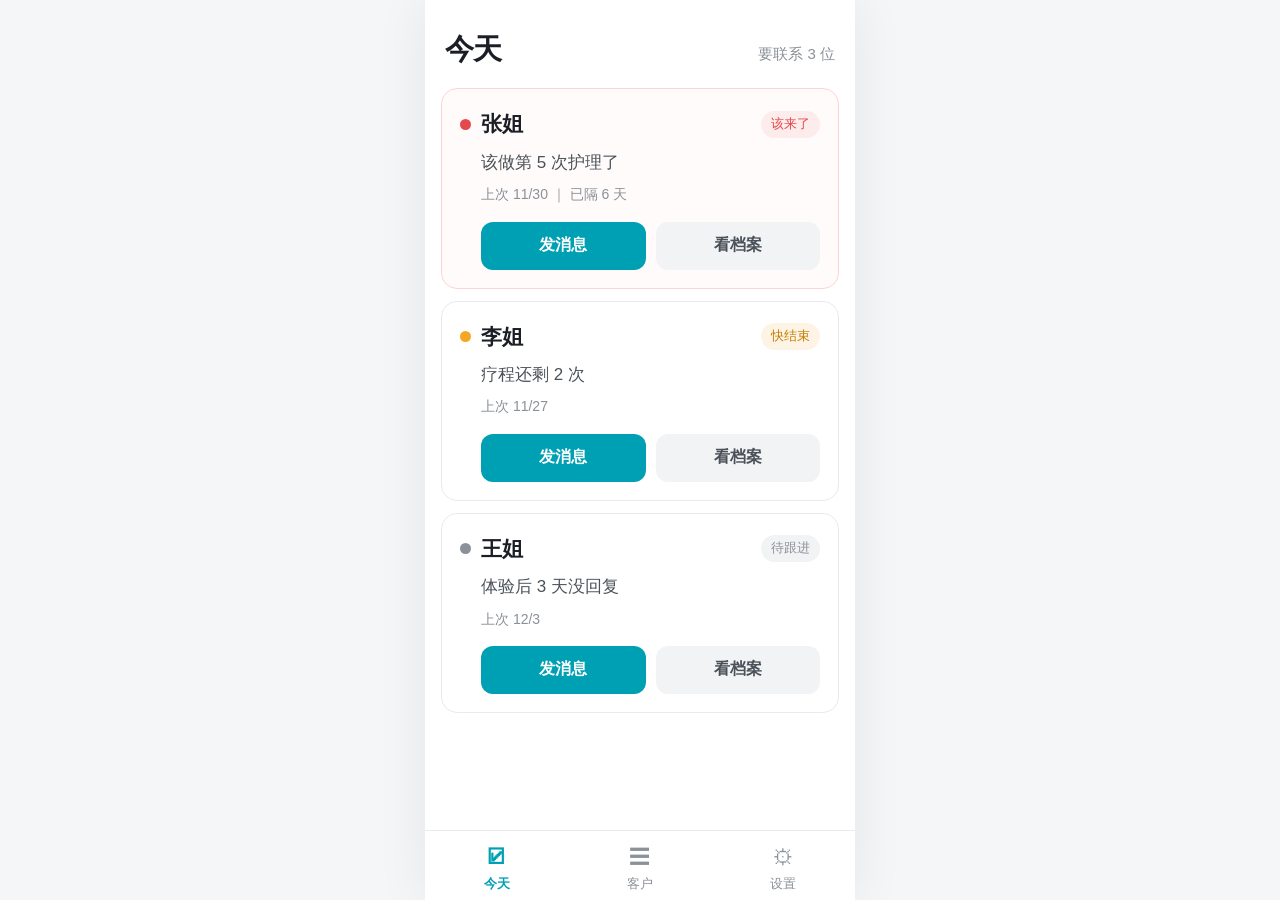
==== app/index.html @ 9964b179 "发丝管家 v2：真拍照上传 + 本地存储 + 带水印效果对比图分享 - 拍照：调手机相机，自动压缩到 1400px - 存储：IndexedDB 存客户档案 + 照片 Blob，关页面不丢 - 分享：" ====
<!DOCTYPE html>
<html lang="zh-CN">
<head>
<meta charset="UTF-8">
<meta name="viewport" content="width=device-width,initial-scale=1,maximum-scale=1,user-scalable=no,viewport-fit=cover">
<meta name="apple-mobile-web-app-capable" content="yes">
<meta name="theme-color" content="#FFFFFF">
<title>发丝管家</title>
<link rel="stylesheet" href="app.css">
</head>
<body>

<div class="phone">

  <!-- ============ 首页：今日待办 ============ -->
  <section class="page active" id="pg-home">
    <div class="head">
      <h1>今天</h1>
      <span class="sub" id="todoCount">…</span>
    </div>
    <div class="list" id="todoList"></div>
  </section>

  <!-- ============ 客户列表 ============ -->
  <section class="page" id="pg-customers">
    <div class="head">
      <h1>客户</h1>
      <button class="head-add" onclick="newCustomer()">＋ 加客户</button>
    </div>
    <div class="list" id="custList"></div>
  </section>

  <!-- ============ 客户详情 ============ -->
  <section class="page" id="pg-detail">
    <div class="detail-head">
      <button class="back" onclick="back()">←</button>
      <div class="dh-txt">
        <div class="dname" id="dName">—</div>
        <div class="dsub" id="dSub">—</div>
      </div>
      <button class="back" style="margin-left:auto" onclick="editCustomer()">✎</button>
    </div>
    <div class="body" id="dBody"></div>
  </section>

  <!-- ============ 设置 ============ -->
  <section class="page" id="pg-settings">
    <div class="head"><h1>设置</h1></div>
    <div class="body">
      <div class="sec-title">店铺信息</div>
      <label class="field">
        <span>店名（会印在分享图上）</span>
        <input id="setShop" placeholder="例如：张姐养发馆" oninput="saveShop(this.value)">
      </label>
      <label class="field">
        <span>电话</span>
        <input id="setPhone" type="tel" placeholder="选填" oninput="savePhone(this.value)">
      </label>

      <div class="sec-title">数据</div>
      <div class="stat-box" id="statBox">…</div>
      <button class="btn btn-ghost w100" style="margin-top:12px" onclick="exportData()">⬇ 导出备份（换手机用）</button>
      <button class="btn btn-ghost w100" style="margin-top:10px" onclick="document.getElementById('impFile').click()">⬆ 导入备份</button>
      <input type="file" id="impFile" accept=".json" style="display:none" onchange="importData(this)">

      <div class="warn-box" style="margin-top:22px">
        <b>数据存在这台手机上</b><br>
        换手机或清理浏览器数据会丢失。重要数据请定期导出备份。
      </div>

      <button class="btn btn-danger w100" style="margin-top:26px" onclick="clearAll()">清空全部数据</button>
    </div>
  </section>

  <!-- 底部 tab -->
  <nav class="tabbar" id="tabbar">
    <div class="tab on" data-pg="pg-home" onclick="go('pg-home')"><span class="ic">☑</span>今天</div>
    <div class="tab" data-pg="pg-customers" onclick="go('pg-customers')"><span class="ic">☰</span>客户</div>
    <div class="tab" data-pg="pg-settings" onclick="go('pg-settings')"><span class="ic">⚙</span>设置</div>
  </nav>
</div>

<!-- ============ 弹层：发消息 ============ -->
<div class="sheet-mask" id="msgMask" onclick="if(event.target===this)closeMsg()">
  <div class="sheet">
    <h3 id="msgTitle">发消息</h3>
    <div class="hint">内容可以改，也可以直接发</div>
    <textarea class="msgbox" id="msgBox" rows="5"></textarea>
    <div class="sheet-btns">
      <button class="btn btn-ghost" onclick="closeMsg()">取消</button>
      <button class="btn btn-primary" onclick="copyMsg()">复制文案</button>
    </div>
    <button class="btn btn-primary w100" style="margin-top:10px;height:52px" onclick="sendMsg()">我已发出，标记已联系</button>
  </div>
</div>

<!-- ============ 弹层：对比图 ============ -->
<div class="sheet-mask" id="cmpMask" onclick="if(event.target===this)closeCmp()">
  <div class="sheet">
    <h3 id="cmpTitle">效果对比</h3>
    <div class="hint" id="cmpHint"></div>
    <div class="cmp-preview" id="cmpPreview">
      <div class="cmp-loading">正在生成对比图…</div>
    </div>
    <div class="sheet-btns" style="margin-top:16px">
      <button class="btn btn-ghost" onclick="closeCmp()">关闭</button>
      <button class="btn btn-primary" id="cmpShareBtn" onclick="doShareCmp()">发给客户</button>
    </div>
    <button class="btn btn-ghost w100" style="margin-top:10px" onclick="doSaveCmp()">存到相册</button>
  </div>
</div>

<!-- ============ 弹层：编辑客户 ============ -->
<div class="sheet-mask" id="editMask" onclick="if(event.target===this)closeEdit()">
  <div class="sheet">
    <h3 id="editTitle">加客户</h3>
    <label class="field"><span>姓名</span><input id="fName" placeholder="如：张姐"></label>
    <label class="field"><span>项目</span><input id="fProj" placeholder="如：白发转黑 · 疗程A"></label>
    <div class="row2">
      <label class="field"><span>总次数</span><input id="fTotal" type="number" min="1" value="12"></label>
      <label class="field"><span>已完成</span><input id="fDone" type="number" min="0" value="0"></label>
    </div>
    <label class="field"><span>间隔天数</span><input id="fGap" type="number" min="1" value="6"></label>
    <label class="field"><span>上次到店</span><input id="fLast" type="date"></label>
    <label class="field"><span>备注</span><input id="fNote" placeholder="如：女儿下月结婚"></label>
    <div class="sheet-btns" style="margin-top:6px">
      <button class="btn btn-ghost" onclick="closeEdit()">取消</button>
      <button class="btn btn-primary" onclick="saveEdit()">保存</button>
    </div>
  </div>
</div>

<!-- ============ 弹层：看大图 ============ -->
<div class="viewer" id="viewer" onclick="closeViewer()">
  <img id="viewerImg" alt="">
  <div class="viewer-btns" onclick="event.stopPropagation()">
    <button class="btn btn-primary" id="viewerShare">分享这张</button>
    <button class="btn btn-ghost" onclick="closeViewer()">关闭</button>
  </div>
</div>

<div class="toast" id="toast"></div>

<script src="db.js"></script>
<script src="capture.js"></script>
<script src="app.js"></script>
</body>
</html>
---- app/app.css ----
/* ==========================================================================
   发丝管家 · 样式
   硬约束：字号≥16px / 按钮≥48px / 一屏一件事 / 颜色≤3种(红黄灰)+品牌青
   ========================================================================== */
*{margin:0;padding:0;box-sizing:border-box;-webkit-tap-highlight-color:transparent}
:root{
  --red:#E5484D;        /* 紧急 */
  --amber:#F5A623;      /* 注意 */
  --ink:#1C1E26;        /* 文字 */
  --gray:#8B9198;       /* 次要 */
  --line:#E8EBED;
  --bg:#F4F6F7;
  --brand:#00A0B4;      /* 品牌青 */
  --brand-l:#E6F7F9;
}
html,body{height:100%}
body{
  font-family:-apple-system,BlinkMacSystemFont,"PingFang SC","Hiragino Sans GB","Microsoft YaHei",sans-serif;
  background:var(--bg);color:var(--ink);
  font-size:17px;line-height:1.6;
  display:flex;justify-content:center;
  -webkit-font-smoothing:antialiased;
  overscroll-behavior-y:none;
}
.phone{
  width:100%;max-width:430px;background:#fff;height:100vh;height:100dvh;
  position:relative;display:flex;flex-direction:column;overflow:hidden;
  box-shadow:0 0 50px rgba(0,0,0,.07);
}

/* ---------- 页面 ---------- */
.page{display:none;flex:1;flex-direction:column;overflow:hidden;padding-top:env(safe-area-inset-top)}
.page.active{display:flex}

.head{
  padding:26px 20px 16px;display:flex;align-items:baseline;
  justify-content:space-between;flex-shrink:0;gap:12px;
}
.head h1{font-size:29px;font-weight:700;letter-spacing:-.6px}
.head .sub{font-size:15px;color:var(--gray)}
.head-add{
  height:48px;padding:0 18px;border-radius:24px;border:none;
  background:var(--brand-l);color:var(--brand);font-weight:600;font-size:16px;
  font-family:inherit;cursor:pointer;flex-shrink:0;
}
.head-add:active{opacity:.7}

.list{flex:1;overflow-y:auto;padding:0 16px 110px;-webkit-overflow-scrolling:touch}

/* ---------- 待办卡片 ---------- */
.card{
  background:#fff;border:1.5px solid var(--line);border-radius:16px;
  padding:18px;margin-bottom:12px;transition:transform .12s;
}
.card:active{transform:scale(.985)}
.card.urgent{border-color:#FBD5D6;background:#FFFBFB}
.card.done{opacity:.42}
.card.done .btn{pointer-events:none}
.card.done .btn-primary{background:#C9CDD1!important}

.card-top{display:flex;align-items:center;gap:10px;margin-bottom:8px}
.dot{width:11px;height:11px;border-radius:50%;flex-shrink:0}
.dot.r{background:var(--red)}.dot.a{background:var(--amber)}.dot.b{background:var(--gray)}
.cname{font-size:21px;font-weight:700}
.ctag{
  font-size:13px;padding:3px 10px;border-radius:20px;background:#F1F3F5;
  color:var(--gray);margin-left:auto;font-weight:500;white-space:nowrap;
}
.ctag.r{background:#FDECEC;color:var(--red)}
.ctag.a{background:#FEF4E6;color:#C77E00}
.card-line{font-size:17px;color:#4A5158;margin:2px 0 0 21px}
.card-meta{font-size:14px;color:var(--gray);margin:7px 0 0 21px}

/* ---------- 按钮 ---------- */
.btns{display:flex;gap:10px;margin:16px 0 0 21px}
.btn{
  height:48px;border-radius:12px;border:none;font-size:16px;font-weight:600;
  cursor:pointer;display:flex;align-items:center;justify-content:center;
  font-family:inherit;transition:opacity .12s;padding:0 16px;flex:1;
}
.btn:active{opacity:.68}
.btn-primary{background:var(--brand);color:#fff}
.btn-ghost{background:#F1F3F5;color:#4A5158}
.btn-danger{background:#FDECEC;color:var(--red)}
.w100{width:100%;flex:none}
.btn-big{height:54px;font-size:17px}

/* ---------- 底部 tab ---------- */
.tabbar{
  position:absolute;bottom:0;left:0;right:0;
  background:rgba(255,255,255,.97);backdrop-filter:blur(12px);
  border-top:1px solid var(--line);
  display:flex;align-items:center;
  padding-bottom:env(safe-area-inset-bottom);height:calc(70px + env(safe-area-inset-bottom));
}
.tab{
  flex:1;text-align:center;font-size:13px;color:var(--gray);
  cursor:pointer;padding-top:4px;user-select:none;
}
.tab.on{color:var(--brand);font-weight:600}
.tab .ic{font-size:21px;display:block;margin-bottom:1px}

/* ---------- 详情页 ---------- */
.detail-head{
  padding:16px 16px 16px;border-bottom:1px solid var(--line);
  flex-shrink:0;display:flex;align-items:center;gap:12px;
}
.back{
  width:44px;height:44px;border-radius:50%;background:#F1F3F5;
  display:flex;align-items:center;justify-content:center;
  font-size:19px;cursor:pointer;flex-shrink:0;border:none;font-family:inherit;
  color:var(--ink);
}
.back:active{opacity:.7}
.dh-txt{flex:1;min-width:0}
.dname{font-size:22px;font-weight:700;white-space:nowrap;overflow:hidden;text-overflow:ellipsis}
.dsub{font-size:14px;color:var(--gray)}

.body{flex:1;overflow-y:auto;padding:20px 20px 110px;-webkit-overflow-scrolling:touch}

/* 进度条 */
.prog-wrap{margin-bottom:26px}
.prog-label{display:flex;justify-content:space-between;font-size:16px;margin-bottom:9px}
.prog-label b{color:var(--brand);font-size:18px}
.prog-bar{height:13px;background:#EEF1F3;border-radius:8px;overflow:hidden}
.prog-fill{height:100%;background:var(--brand);border-radius:8px;transition:width .4s}

.info-row{
  display:flex;justify-content:space-between;padding:15px 0;
  border-bottom:1px solid var(--line);font-size:17px;
}
.info-row .k{color:var(--gray)}
.info-row .v{font-weight:600}
.info-row .v.hot{color:var(--red)}

.sec-title{
  font-size:15px;font-weight:700;color:var(--gray);
  margin:28px 0 13px;letter-spacing:.4px;display:flex;align-items:center;
}
.sec-title .tip{font-weight:400;color:#B0B6BC;font-size:13px;margin-left:8px}

/* 照片 */
.photos{display:flex;gap:11px;overflow-x:auto;padding:2px 2px 10px;-webkit-overflow-scrolling:touch}
.ph{
  width:104px;height:132px;border-radius:12px;flex-shrink:0;
  background:#F4F6F7;border:1.5px dashed #D8DDE1;
  display:flex;flex-direction:column;align-items:center;justify-content:center;
  font-size:13px;color:var(--gray);position:relative;overflow:hidden;cursor:pointer;
}
.ph.has{border:none;border:2px solid var(--line)}
.ph img{width:100%;height:100%;object-fit:cover}
.ph .d{
  position:absolute;bottom:0;left:0;right:0;
  background:linear-gradient(transparent,rgba(0,0,0,.66));
  color:#fff;font-size:12px;padding:12px 5px 4px;text-align:center;font-weight:500;
}
.ph .em{font-size:28px}
.ph.add .em{color:var(--brand)}

.note{
  background:#F7FAFB;border-left:3px solid var(--brand);
  padding:15px 16px;border-radius:0 10px 10px 0;font-size:17px;color:#3A4249;
}
.empty-tip{color:var(--gray);font-size:15px;padding:8px 2px}

/* ---------- 弹层 ---------- */
.sheet-mask{
  position:fixed;inset:0;background:rgba(20,24,28,.47);
  display:none;align-items:flex-end;justify-content:center;z-index:100;
}
.sheet-mask.on{display:flex}
.sheet{
  width:100%;max-width:430px;background:#fff;
  border-radius:24px 24px 0 0;padding:24px 20px calc(28px + env(safe-area-inset-bottom));
  max-height:92vh;overflow-y:auto;
  animation:up .26s cubic-bezier(.2,.9,.3,1);
}
@keyframes up{from{transform:translateY(100%)}to{transform:translateY(0)}}
.sheet h3{font-size:20px;margin-bottom:5px}
.sheet .hint{font-size:14px;color:var(--gray);margin-bottom:16px}

.msgbox{
  width:100%;background:#F7FAFB;border:1.5px solid #DDEEF1;border-radius:12px;
  padding:16px;font-size:17px;line-height:1.75;color:var(--ink);
  font-family:inherit;resize:none;margin-bottom:16px;
}
.sheet-btns{display:flex;gap:10px}
.sheet-btns .btn{height:52px;font-size:17px}

/* 表单 */
.field{display:block;margin-bottom:16px}
.field span{display:block;font-size:15px;color:var(--gray);margin-bottom:7px}
.field input{
  width:100%;height:50px;border:1.5px solid var(--line);border-radius:12px;
  padding:0 15px;font-size:17px;font-family:inherit;color:var(--ink);
  background:#fff;
}
.field input:focus{outline:none;border-color:var(--brand);background:#FCFEFF}
.row2{display:flex;gap:12px}
.row2 .field{flex:1}

/* 对比图预览 */
.cmp-preview{
  background:#F4F6F7;border-radius:14px;padding:12px;
  display:flex;align-items:center;justify-content:center;min-height:180px;
}
.cmp-preview img{width:100%;border-radius:10px;display:block}
.cmp-loading{color:var(--gray);font-size:15px;padding:50px 0}

/* 大图查看 */
.viewer{
  position:fixed;inset:0;background:rgba(10,12,15,.95);z-index:300;
  display:none;flex-direction:column;align-items:center;justify-content:center;
  padding:20px;gap:20px;
}
.viewer.on{display:flex}
.viewer img{max-width:100%;max-height:72vh;border-radius:14px}
.viewer-btns{display:flex;gap:12px;width:100%;max-width:400px}
.viewer-btns .btn{height:52px}

/* 提示 */
.toast{
  position:fixed;left:50%;top:50%;transform:translate(-50%,-50%) scale(.9);
  background:rgba(26,29,33,.93);color:#fff;padding:17px 28px;
  border-radius:14px;font-size:17px;font-weight:600;
  opacity:0;pointer-events:none;transition:all .2s;z-index:400;
  max-width:80vw;text-align:center;
}
.toast.on{opacity:1;transform:translate(-50%,-50%) scale(1)}

/* 完成态 */
.done-title{text-align:center;padding:70px 20px;color:var(--gray);font-size:17px}
.done-title .em{font-size:54px;display:block;margin-bottom:16px}

/* 统计 / 提示框 */
.stat-box{
  background:#F7FAFB;border-radius:14px;padding:18px;
  font-size:16px;color:#3A4249;line-height:2;
}
.stat-box b{color:var(--brand);font-size:19px}
.warn-box{
  background:#FFFBF2;border-left:3px solid var(--amber);
  padding:14px 16px;border-radius:0 10px 10px 0;
  font-size:15px;color:#7A6220;line-height:1.75;
}
.empty{
  text-align:center;padding:60px 24px;color:var(--gray);font-size:16px;line-height:1.9;
}
.empty .em{font-size:48px;display:block;margin-bottom:18px}
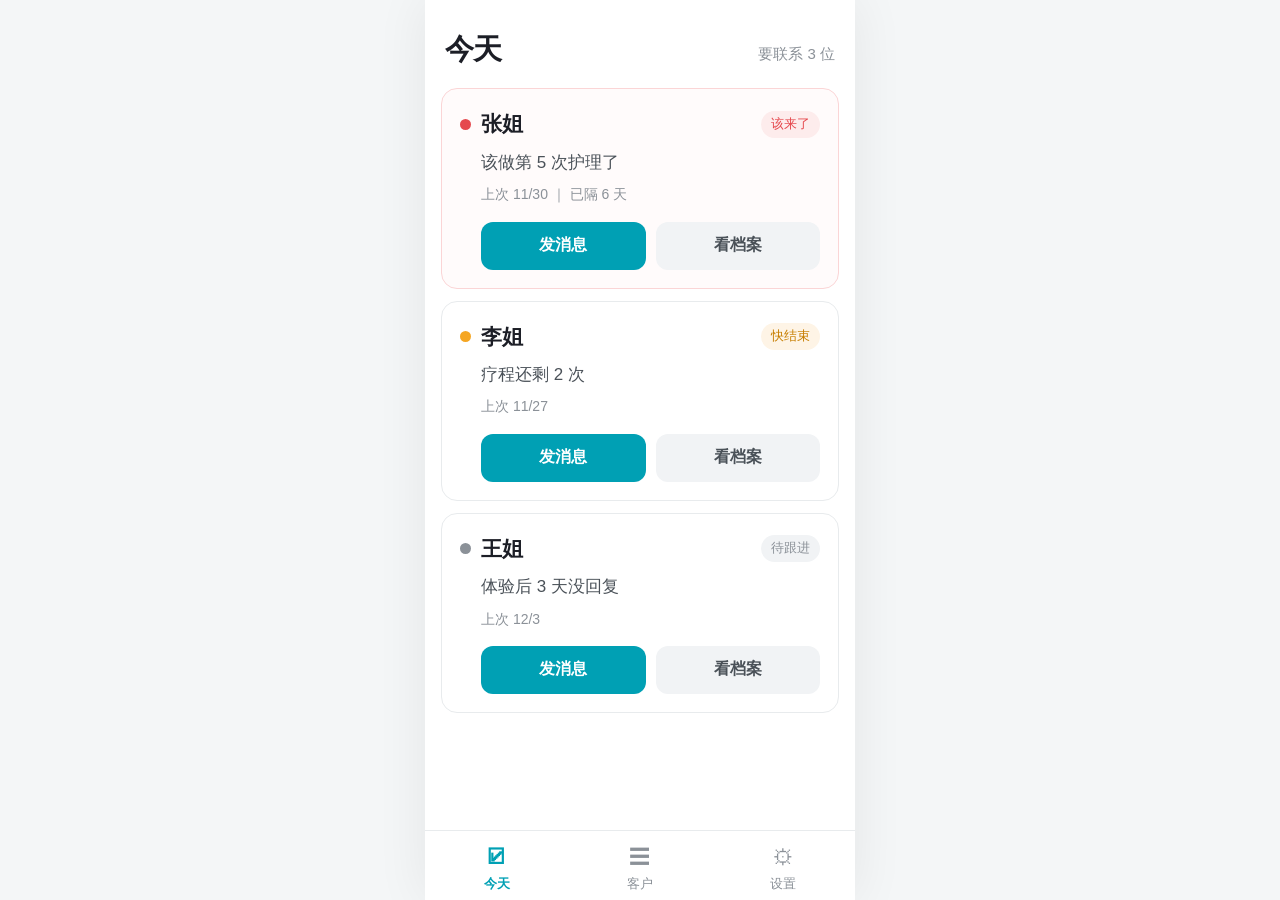
==== commit a06ac9a1: "fix: 修复相机打不开（关键 bug）+ 加拍照备选路径 真机踩到的坑： - input.style.display='none' 被 iOS Safari/微信判为非用户手势 → 静默失败   改" ====
--- a/app/index.html
+++ b/app/index.html
@@ -62,6 +62,11 @@
       <button class="btn btn-ghost w100" style="margin-top:12px" onclick="exportData()">⬇ 导出备份（换手机用）</button>
       <button class="btn btn-ghost w100" style="margin-top:10px" onclick="document.getElementById('impFile').click()">⬆ 导入备份</button>
       <input type="file" id="impFile" accept=".json" style="display:none" onchange="importData(this)">
+
+      <div class="sec-title">拍照自检</div>
+      <div class="stat-box" id="diagBox" style="white-space:pre-line;font-size:15px;line-height:1.9">点下面按钮检查</div>
+      <button class="btn btn-ghost w100" style="margin-top:12px" onclick="runDiag()">🔍 检查相机环境</button>
+      <button class="btn btn-ghost w100" style="margin-top:10px" onclick="testShoot()">📷 试拍一张（不保存）</button>
 
       <div class="warn-box" style="margin-top:22px">
         <b>数据存在这台手机上</b><br>
